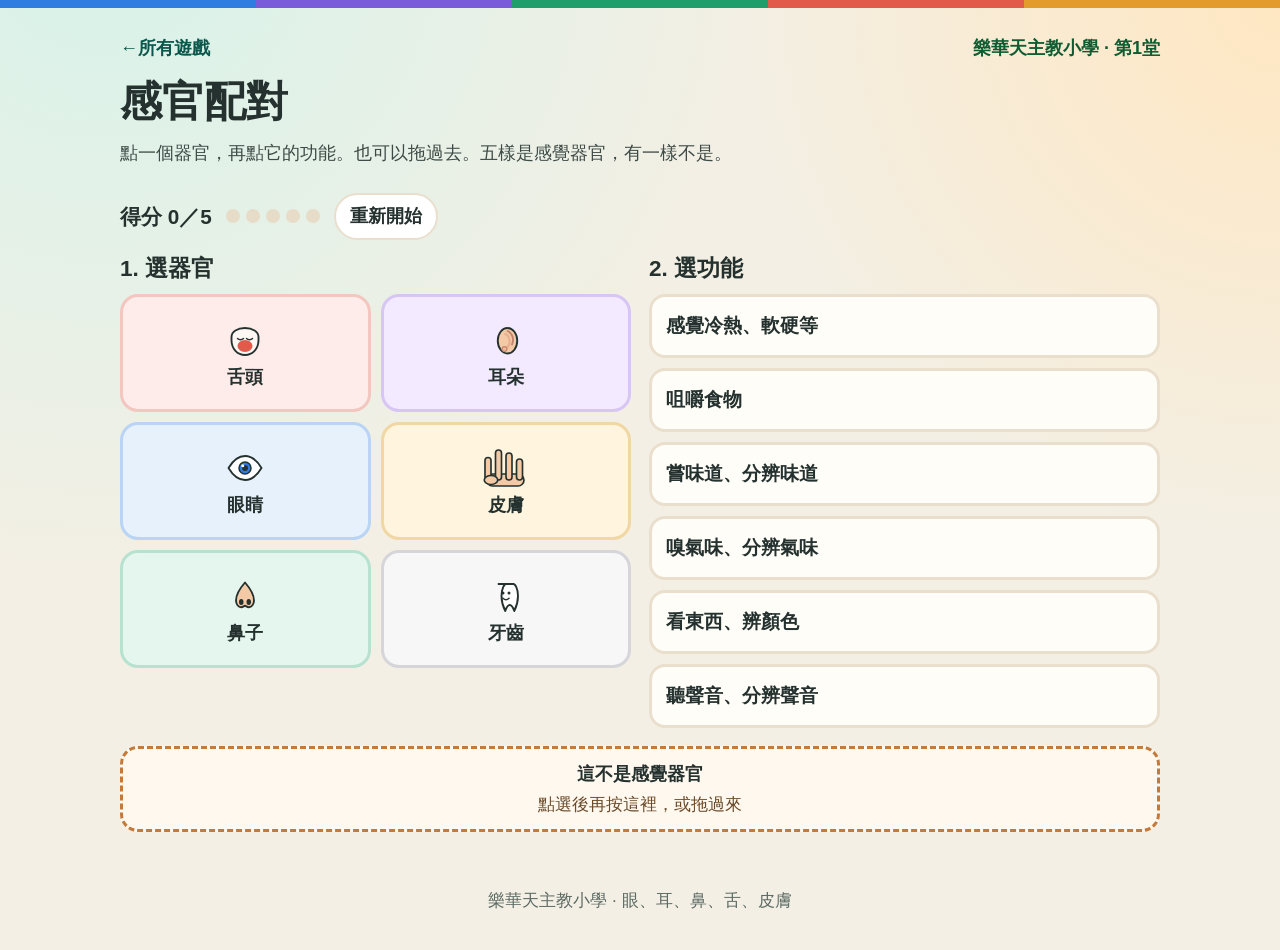
==== match.html @ fd724525 "Initial release: P1–P2 感官配對與情境選感官靜態小遊戲 Hub + match + scenario pages for GitHub Pages from repository" ====
<!DOCTYPE html>
<html lang="zh-Hant-HK">
<head>
  <meta charset="utf-8">
  <meta name="viewport" content="width=device-width, initial-scale=1">
  <title>感官配對｜樂華天主教小學</title>
  <link rel="icon" href="assets/favicon.svg" type="image/svg+xml">
  <link rel="stylesheet" href="css/styles.css">
</head>
<body>
  <a class="skip" href="#main">跳到遊戲</a>
  <div class="stripe" aria-hidden="true"></div>
  <header class="page-head">
    <div class="wrap head-row">
      <a class="back" href="index.html">所有遊戲</a>
      <p class="school">樂華天主教小學 · 第1堂</p>
    </div>
    <div class="wrap">
      <h1>感官配對</h1>
      <p class="lede">點一個器官，再點它的功能。也可以拖過去。五樣是感覺器官，有一樣不是。</p>
    </div>
  </header>
  <main id="main" class="wrap">
    <div class="hud">
      <p class="score" id="score">得分 0／5</p>
      <div id="dots" class="dots" aria-hidden="true"></div>
      <button type="button" id="restart" class="text-btn">重新開始</button>
      <button type="button" id="show-end" class="text-btn" hidden>查看成績</button>
    </div>
    <p id="feedback" class="feedback" role="status" aria-live="polite"></p>
    <div id="lesson" class="lesson" role="status" aria-live="polite"></div>
    <p id="coach" class="coach" role="status"></p>
    <ul id="paired" class="paired"></ul>
    <div id="board" class="board"></div>
    <noscript><p class="lesson">請開啟瀏覽器的 JavaScript，遊戲才可以玩。</p></noscript>
  </main>
  <footer class="footer">樂華天主教小學 · 眼、耳、鼻、舌、皮膚</footer>
  <dialog id="end-dialog" aria-labelledby="end-title">
    <p class="kicker">本輪完成</p>
    <h2 id="end-title">做得好！</h2>
    <p class="score-big">得分 <span id="end-score">0</span>／5</p>
    <ul id="end-list" class="end-list"></ul>
    <p id="end-trap" class="end-trap"></p>
    <div class="end-actions">
      <button type="button" id="replay" class="primary">再玩一次</button>
      <a class="secondary" href="index.html">返回首頁</a>
    </div>
  </dialog>
  <script src="js/data.js"></script>
  <script src="js/icons.js"></script>
  <script src="js/match.js"></script>
</body>
</html>
---- css/styles.css ----
:root {
  --paper: #f3efe4;
  --ink: #24312e;
  --muted: #5c6a64;
  --card: #fffdf8;
  --line: #eadfcd;
  --teal: #0f7a6a;
  --teal-deep: #0b574b;
  --good-bg: #e5f7ee;
  --good-ink: #0f5c32;
  --bad-bg: #fff1d6;
  --bad-ink: #6a3e09;
  --info-bg: #e7f1fb;
  --info-ink: #143e66;
  --shadow: 0 8px 0 var(--line);
  --font: "PingFang HK", "PingFang TC", "Noto Sans CJK HK", "Noto Sans CJK TC", "Microsoft JhengHei", "Heiti TC", sans-serif;
}

* { box-sizing: border-box; }

html { font-size: 18px; }

body {
  margin: 0;
  min-height: 100vh;
  color: var(--ink);
  font-family: var(--font);
  line-height: 1.5;
  background:
    radial-gradient(circle at 8% -8%, #d7f3ea 0, transparent 42%),
    radial-gradient(circle at 100% 0%, #ffe7c2 0, transparent 34%),
    var(--paper);
  padding-left: env(safe-area-inset-left);
  padding-right: env(safe-area-inset-right);
  padding-bottom: env(safe-area-inset-bottom);
}

img, svg {
  max-width: 100%;
  object-fit: contain;
  overflow: visible;
}

svg text { font-family: var(--font); }

button, input, summary { font: inherit; color: inherit; }

button {
  cursor: pointer;
  touch-action: manipulation;
}

a { color: var(--teal-deep); }

.stripe {
  height: 8px;
  background: linear-gradient(
    90deg,
    #2f7de1 0 20%,
    #7a5cdb 20% 40%,
    #1f9d6a 40% 60%,
    #e25b4a 60% 80%,
    #e39b2b 80% 100%
  );
}

.skip {
  position: absolute;
  left: 12px;
  top: -48px;
  background: #fff;
  padding: 8px 12px;
  border-radius: 10px;
  z-index: 5;
}

.skip:focus { top: 12px; min-height: 44px; }

.wrap {
  width: min(1040px, calc(100% - 32px));
  margin-inline: auto;
}

.hero, .page-head { padding: 18px 0 6px; }

.school {
  margin: 0;
  color: var(--good-ink);
  font-weight: 700;
}

h1 {
  margin: 0.15em 0 0.25em;
  font-size: clamp(1.7rem, 4vw, 2.35rem);
  line-height: 1.25;
}

h2 { font-size: 1.25rem; margin: 0 0 8px; }

.lede {
  margin: 0 0 8px;
  max-width: 40rem;
  color: #3d4a46;
}

.head-row {
  display: flex;
  justify-content: space-between;
  align-items: center;
  gap: 8px 16px;
  flex-wrap: wrap;
}

.back {
  min-height: 44px;
  display: inline-flex;
  align-items: center;
  padding: 4px 8px 4px 0;
  font-weight: 700;
  text-decoration: none;
}

.back::before { content: "← "; }

.cards {
  display: grid;
  gap: 16px;
  margin-top: 16px;
}

.game-card {
  display: flex;
  flex-direction: column;
  gap: 8px;
  text-decoration: none;
  color: inherit;
  background: var(--card);
  border: 2px solid var(--line);
  border-radius: 24px;
  padding: 18px;
  box-shadow: var(--shadow);
  overflow: visible;
}

.game-card:focus-visible,
button:focus-visible,
.back:focus-visible,
.secondary:focus-visible,
summary:focus-visible {
  outline: 3px solid var(--teal);
  outline-offset: 3px;
}

.game-card:active { transform: translateY(2px); box-shadow: 0 4px 0 var(--line); }

.tag {
  display: inline-flex;
  align-items: center;
  align-self: flex-start;
  min-height: 28px;
  padding: 2px 10px;
  border-radius: 999px;
  background: var(--good-bg);
  color: var(--good-ink);
  font-size: 0.85rem;
  font-weight: 700;
}

.card-art {
  display: flex;
  flex-wrap: wrap;
  gap: 8px;
  align-items: center;
  min-height: 52px;
  overflow: visible;
}

.go {
  margin-top: auto;
  display: inline-flex;
  align-items: center;
  justify-content: center;
  min-height: 48px;
  padding: 8px 16px;
  border-radius: 999px;
  background: var(--teal);
  color: #fff;
  font-weight: 700;
  align-self: flex-start;
}

.note, .teacher {
  margin-top: 22px;
  background: var(--card);
  border-radius: 20px;
  padding: 14px 16px 16px;
}

.note { border: 2px solid var(--line); }

.note ul { margin: 8px 0 0; padding-left: 1.2em; }

.teacher {
  border: 2px dashed #d9cbb3;
}

.teacher summary {
  min-height: 48px;
  display: flex;
  align-items: center;
  cursor: pointer;
  font-weight: 700;
}

.teacher p, .script p { margin: 0.4em 0; }

.footer {
  text-align: center;
  color: var(--muted);
  padding: 28px 16px 36px;
  font-size: 0.95rem;
}

.hud {
  display: flex;
  flex-wrap: wrap;
  align-items: center;
  gap: 8px 14px;
  margin: 12px 0;
}

.score {
  margin: 0;
  font-weight: 700;
  font-size: 1.15rem;
}

.dots { display: flex; gap: 6px; }

.dot {
  width: 14px;
  height: 14px;
  border-radius: 50%;
  background: #e6dcc8;
}

.dot.on { background: var(--teal); }

.text-btn, .primary, .secondary, .not-sense, .fn, .organ, .choice {
  border-style: solid;
}

.text-btn {
  min-height: 44px;
  min-width: 44px;
  padding: 8px 14px;
  border-radius: 999px;
  border: 2px solid var(--line);
  background: #fff;
  font-weight: 700;
}

.primary, .secondary {
  display: inline-flex;
  align-items: center;
  justify-content: center;
  min-height: 52px;
  padding: 12px 18px;
  border-radius: 999px;
  font-weight: 700;
  text-decoration: none;
  border: 3px solid var(--teal-deep);
}

.primary {
  background: var(--teal);
  color: #fff;
  box-shadow: 0 4px 0 var(--teal-deep);
}

.secondary {
  background: #fff;
  color: var(--good-ink);
  border-color: var(--teal);
}

.primary:active, .secondary:active, .text-btn:active, .choice:active, .fn:active, .organ:active {
  transform: translateY(2px);
}

.feedback, .lesson, .coach {
  border-radius: 14px;
  font-weight: 700;
  line-height: 1.45;
}

.feedback { margin: 8px 0; }
.feedback:empty { margin: 0; }

.feedback.is-good, .feedback.is-bad, .feedback.is-info,
.lesson:not(:empty), .coach:not(:empty) {
  padding: 12px 14px;
  margin: 8px 0 12px;
}

.feedback.is-good { background: var(--good-bg); color: var(--good-ink); }
.feedback.is-bad { background: var(--bad-bg); color: var(--bad-ink); }
.feedback.is-info { background: var(--info-bg); color: var(--info-ink); }

.lesson:empty, .coach:empty { display: none; }

.lesson {
  background: var(--info-bg);
  color: var(--info-ink);
  font-size: 1.28rem;
}

.coach {
  background: var(--bad-bg);
  color: var(--bad-ink);
}

.paired {
  display: flex;
  flex-wrap: wrap;
  gap: 8px;
  padding: 0;
  margin: 0 0 12px;
  list-style: none;
}

.paired:empty { display: none; }

.paired li {
  background: var(--good-bg);
  color: var(--good-ink);
  border-radius: 12px;
  padding: 8px 12px;
  font-weight: 700;
  max-width: 100%;
}

.board {
  display: grid;
  gap: 18px;
  margin-bottom: 28px;
}

.organs {
  display: grid;
  grid-template-columns: repeat(3, minmax(0, 1fr));
  gap: 10px;
}

.organ {
  position: relative;
  min-height: 96px;
  min-width: 0;
  display: flex;
  flex-direction: column;
  align-items: center;
  justify-content: center;
  gap: 4px;
  padding: 8px 4px 10px;
  border-radius: 18px;
  border: 3px solid var(--edge, transparent);
  background: var(--tint, #fff);
  overflow: visible;
}

.organ[data-organ="eye"] { --tint: #e7f1fc; --edge: #b9d4f5; }
.organ[data-organ="ear"] { --tint: #f3eaff; --edge: #d7c6f3; }
.organ[data-organ="nose"] { --tint: #e5f6ee; --edge: #b7e2cf; }
.organ[data-organ="tongue"] { --tint: #fdecea; --edge: #f3c6c0; }
.organ[data-organ="skin"] { --tint: #fff4dd; --edge: #f0d7a4; }
.organ[data-organ="tooth"] { --tint: #f7f7f8; --edge: #d5d5da; }

.organ.is-selected {
  --edge: var(--teal);
  box-shadow: 0 0 0 4px rgba(15, 122, 106, 0.18);
}

.organ.is-done, .fn.is-done {
  --tint: var(--good-bg);
  --edge: #1e8f55;
  background: var(--good-bg);
  border-color: #1e8f55;
}

.organ .label, .fn .label { font-weight: 700; }

.done-mark {
  color: var(--good-ink);
  font-weight: 700;
  font-size: 0.92rem;
}

.icon {
  width: 48px;
  height: 48px;
  display: block;
  flex: none;
  overflow: visible;
}

.icon svg, .organ .icon svg {
  width: 44px;
  height: 44px;
  display: block;
  overflow: visible;
}

.card-art .icon, .card-art .icon svg {
  width: 52px;
  height: 52px;
}

.fns { display: flex; flex-direction: column; gap: 10px; }

.fn {
  width: 100%;
  min-height: 56px;
  display: flex;
  align-items: center;
  justify-content: space-between;
  gap: 8px;
  text-align: left;
  padding: 12px 14px;
  border-radius: 16px;
  border: 3px solid var(--line);
  background: var(--card);
  overflow: visible;
}

.fn .label { flex: 1; min-width: 0; }
.fn .owner { font-weight: 700; color: var(--good-ink); }

.not-sense {
  width: 100%;
  min-height: 72px;
  border: 3px dashed #c47a3a;
  background: #fff8ef;
  border-radius: 18px;
  padding: 12px 16px;
  display: flex;
  flex-direction: column;
  align-items: center;
  justify-content: center;
  gap: 4px;
  text-align: center;
}

.not-sense span { font-size: 0.95rem; color: #6a4a28; font-weight: 400; }

body.is-dragging .fn,
body.is-dragging .not-sense {
  outline: 3px dashed var(--teal);
  outline-offset: 2px;
}

body.is-dragging .drop-hot {
  outline-style: solid;
  background: #e5f7f2;
}

.ghost {
  position: fixed;
  z-index: 40;
  margin: 0;
  pointer-events: none;
  transform: translate(-50%, -70%);
  opacity: 0.95;
}

.is-hint { box-shadow: 0 0 0 4px rgba(196, 122, 58, 0.45); }

.scene-card {
  background: var(--card);
  border: 2px solid var(--line);
  border-radius: 24px;
  padding: 14px 14px 16px;
  margin: 8px 0 14px;
  overflow: visible;
}

.scene { overflow: visible; line-height: 0; }

.scene svg {
  width: 100%;
  height: auto;
  display: block;
  aspect-ratio: 360 / 200;
  overflow: visible;
}

.q-text {
  font-size: 1.15rem;
  margin: 12px 0 0;
  line-height: 1.55;
}

.step-note { margin: 0 0 10px; color: var(--muted); }

.choices {
  display: grid;
  gap: 10px;
}

.choice {
  width: 100%;
  min-height: 64px;
  display: flex;
  align-items: center;
  gap: 10px;
  padding: 10px 12px;
  border-radius: 16px;
  border: 3px solid var(--line);
  background: var(--card);
  text-align: left;
  overflow: visible;
}

.choice[aria-pressed="true"] {
  border-color: var(--teal);
  background: #e5f7f2;
}

.choice .box {
  width: 32px;
  height: 32px;
  flex: none;
  display: grid;
  place-items: center;
  border: 3px solid #8d8374;
  border-radius: 8px;
  color: transparent;
  font-weight: 700;
  line-height: 1;
}

.choice[aria-pressed="true"] .box {
  color: #fff;
  background: var(--teal);
  border-color: var(--teal);
}

.choice .name { font-weight: 700; font-size: 1.08rem; }

.choice .icon, .choice .icon svg { width: 40px; height: 40px; }

.explain {
  display: flex;
  gap: 10px;
  align-items: flex-start;
  background: var(--good-bg);
  color: var(--good-ink);
  border-radius: 16px;
  padding: 12px;
  margin-top: 12px;
  overflow: visible;
}

.explain p { margin: 0.2em 0; }

.explain .icon, .explain .icon svg { width: 40px; height: 40px; }

.star-row {
  display: flex;
  flex-wrap: wrap;
  gap: 4px;
  overflow: visible;
}

.star-row .star, .star-row .star svg {
  width: 26px;
  height: 26px;
  display: block;
  flex: none;
  overflow: visible;
}

.bar {
  flex: 1 1 120px;
  height: 10px;
  background: #e6dcc8;
  border-radius: 999px;
  overflow: hidden;
  min-width: 80px;
}

.bar > span {
  display: block;
  height: 100%;
  width: 0;
  background: var(--teal);
}

.action-bar {
  display: flex;
  gap: 10px;
  padding: 12px 0 18px;
}

.action-bar .primary { flex: 1; }
.action-bar .secondary { min-width: 112px; }

dialog {
  border: none;
  border-radius: 24px;
  padding: 22px 20px 18px;
  width: min(460px, calc(100vw - 28px));
  max-height: min(680px, calc(100vh - 28px));
  overflow: auto;
  color: var(--ink);
  font-family: var(--font);
  box-shadow: 0 16px 50px rgba(20, 40, 36, 0.25);
}

dialog::backdrop { background: rgba(24, 40, 36, 0.48); }

dialog h2 { font-size: 1.55rem; }

.kicker { margin: 0; color: var(--good-ink); font-weight: 700; }

.score-big {
  font-size: 1.8rem;
  font-weight: 700;
  margin: 4px 0 8px;
}

.end-list { margin: 8px 0 12px; padding-left: 1.2em; }
.end-list li { margin: 4px 0; }

.end-trap {
  background: var(--info-bg);
  color: var(--info-ink);
  border-radius: 14px;
  padding: 12px;
  font-weight: 700;
  font-size: 1.15rem;
}

.end-star { display: flex; justify-content: center; margin: 6px 0; overflow: visible; }
.end-star svg { width: 72px; height: 72px; display: block; overflow: visible; }

.end-actions {
  display: flex;
  flex-wrap: wrap;
  gap: 10px;
  margin-top: 14px;
}

.end-actions .primary, .end-actions .secondary { flex: 1 1 150px; }

.shake { animation: shake 0.35s linear; }

@keyframes shake {
  20% { transform: translateX(-4px); }
  40% { transform: translateX(4px); }
  60% { transform: translateX(-3px); }
  80% { transform: translateX(3px); }
}

@keyframes pulse {
  50% { box-shadow: 0 0 0 6px rgba(196, 122, 58, 0.28); }
}

@media (prefers-reduced-motion: no-preference) {
  .is-hint { animation: pulse 1.2s ease-in-out infinite; }
}

@media (min-width: 800px) {
  .cards { grid-template-columns: 1fr 1fr; align-items: stretch; }
}

@media (min-width: 840px) {
  .board { grid-template-columns: 1fr 1fr; align-items: start; }
  .not-sense { grid-column: 1 / -1; }
  .organs { grid-template-columns: repeat(2, minmax(0, 1fr)); }
  .organ { min-height: 118px; }
  .organ .icon svg { width: 56px; height: 56px; }
  .fn { min-height: 64px; font-size: 1.08rem; }
}

@media (max-width: 420px) {
  html { font-size: 17px; }
}

@media (hover: hover) {
  .game-card:hover { transform: translateY(-2px); }
}

@media (prefers-reduced-motion: reduce) {
  *, *::before, *::after {
    animation: none !important;
    transition: none !important;
    scroll-behavior: auto !important;
  }
}
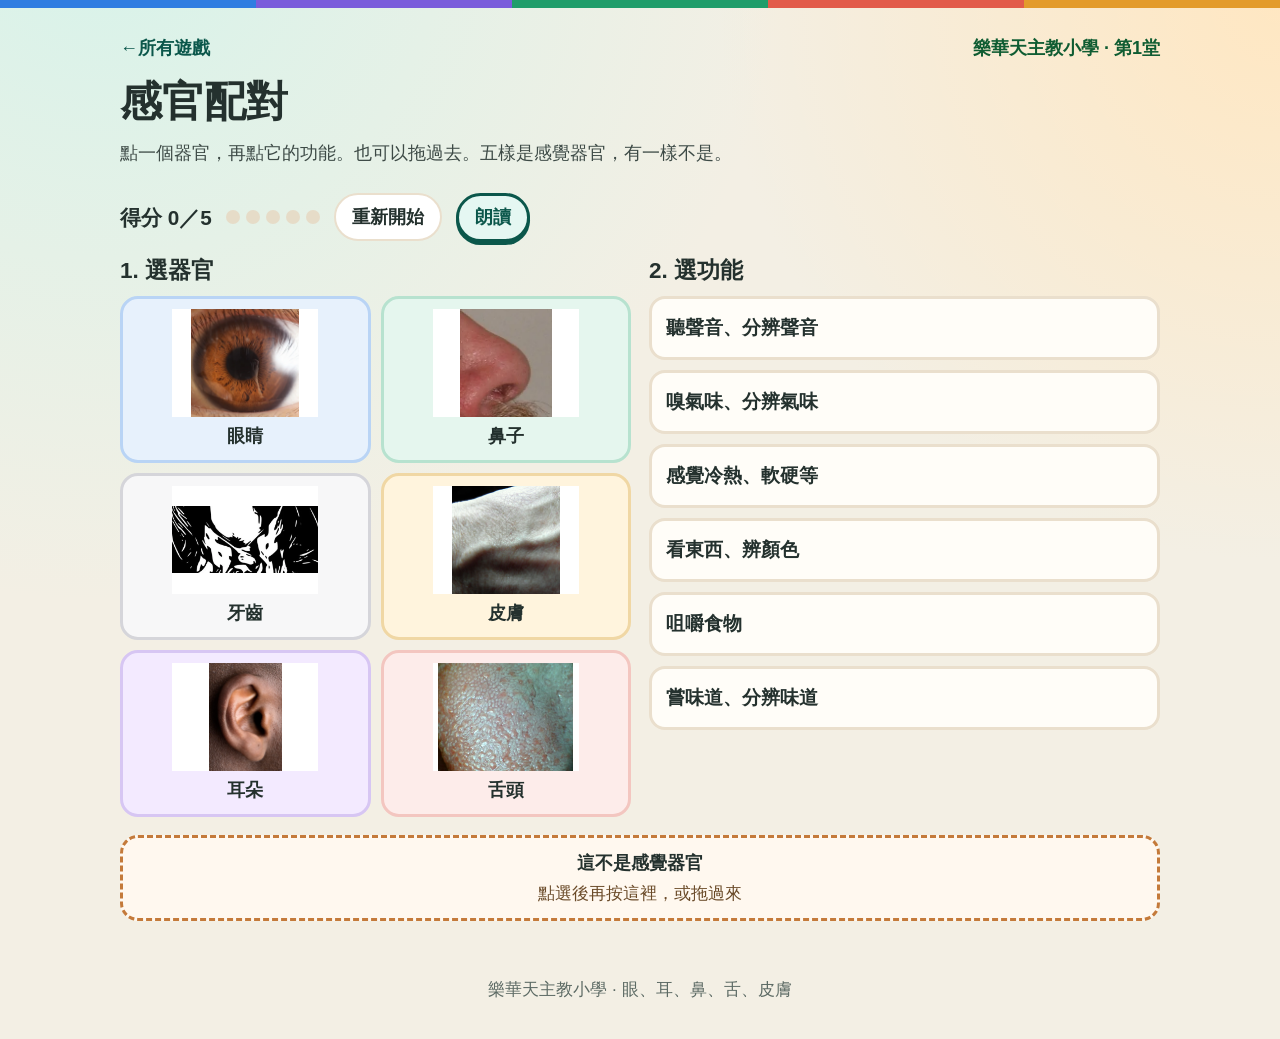
==== commit 9c243b4b: "Show organ photos, Cantonese read-aloud, and the hallway scene. Replace geometric organ icons with s" ====
--- a/match.html
+++ b/match.html
@@ -5,7 +5,7 @@
   <meta name="viewport" content="width=device-width, initial-scale=1">
   <title>感官配對｜樂華天主教小學</title>
   <link rel="icon" href="assets/favicon.svg" type="image/svg+xml">
-  <link rel="stylesheet" href="css/styles.css">
+  <link rel="stylesheet" href="css/styles.css?v=2">
 </head>
 <body>
   <a class="skip" href="#main">跳到遊戲</a>
@@ -26,6 +26,8 @@
       <div id="dots" class="dots" aria-hidden="true"></div>
       <button type="button" id="restart" class="text-btn">重新開始</button>
       <button type="button" id="show-end" class="text-btn" hidden>查看成績</button>
+      <button type="button" class="speak-btn js-speak" aria-pressed="false">朗讀</button>
+      <p id="speak-status" class="speak-status" role="status"></p>
     </div>
     <p id="feedback" class="feedback" role="status" aria-live="polite"></p>
     <div id="lesson" class="lesson" role="status" aria-live="polite"></div>
@@ -41,13 +43,16 @@
     <p class="score-big">得分 <span id="end-score">0</span>／5</p>
     <ul id="end-list" class="end-list"></ul>
     <p id="end-trap" class="end-trap"></p>
+    <p class="speak-status" role="status"></p>
     <div class="end-actions">
+      <button type="button" class="speak-btn js-speak" aria-pressed="false">朗讀</button>
       <button type="button" id="replay" class="primary">再玩一次</button>
       <a class="secondary" href="index.html">返回首頁</a>
     </div>
   </dialog>
-  <script src="js/data.js"></script>
-  <script src="js/icons.js"></script>
-  <script src="js/match.js"></script>
+  <script src="js/data.js?v=2"></script>
+  <script src="js/icons.js?v=2"></script>
+  <script src="js/speech.js?v=2"></script>
+  <script src="js/match.js?v=2"></script>
 </body>
 </html>
--- a/css/styles.css
+++ b/css/styles.css
@@ -145,8 +145,7 @@
 .game-card:focus-visible,
 button:focus-visible,
 .back:focus-visible,
-.secondary:focus-visible,
-summary:focus-visible {
+.secondary:focus-visible {
   outline: 3px solid var(--teal);
   outline-offset: 3px;
 }
@@ -189,30 +188,15 @@
   align-self: flex-start;
 }
 
-.note, .teacher {
+.note {
   margin-top: 22px;
   background: var(--card);
   border-radius: 20px;
   padding: 14px 16px 16px;
-}
-
-.note { border: 2px solid var(--line); }
+  border: 2px solid var(--line);
+}
 
 .note ul { margin: 8px 0 0; padding-left: 1.2em; }
-
-.teacher {
-  border: 2px dashed #d9cbb3;
-}
-
-.teacher summary {
-  min-height: 48px;
-  display: flex;
-  align-items: center;
-  cursor: pointer;
-  font-weight: 700;
-}
-
-.teacher p, .script p { margin: 0.4em 0; }
 
 .footer {
   text-align: center;
@@ -250,15 +234,39 @@
   border-style: solid;
 }
 
+.text-btn, .speak-btn {
+  min-height: 48px;
+  min-width: 48px;
+  padding: 8px 16px;
+  border-radius: 999px;
+  font-weight: 700;
+}
+
 .text-btn {
-  min-height: 44px;
-  min-width: 44px;
-  padding: 8px 14px;
-  border-radius: 999px;
   border: 2px solid var(--line);
   background: #fff;
-  font-weight: 700;
-}
+}
+
+.speak-btn {
+  border: 3px solid var(--teal-deep);
+  background: #e5f7f2;
+  color: var(--teal-deep);
+  box-shadow: 0 3px 0 var(--teal-deep);
+}
+
+.speak-btn.is-speaking {
+  background: var(--teal);
+  color: #fff;
+}
+
+.speak-status {
+  flex: 1 1 100%;
+  margin: 0;
+  color: var(--bad-ink);
+  font-weight: 700;
+}
+
+.speak-status:empty { display: none; }
 
 .primary, .secondary {
   display: inline-flex;
@@ -284,7 +292,7 @@
   border-color: var(--teal);
 }
 
-.primary:active, .secondary:active, .text-btn:active, .choice:active, .fn:active, .organ:active {
+.primary:active, .secondary:active, .text-btn:active, .speak-btn:active, .choice:active, .fn:active, .organ:active {
   transform: translateY(2px);
 }
 
@@ -410,9 +418,27 @@
   overflow: visible;
 }
 
-.card-art .icon, .card-art .icon svg {
-  width: 52px;
-  height: 52px;
+.icon img {
+  width: 100%;
+  height: 100%;
+  max-width: 100%;
+  max-height: 100%;
+  object-fit: contain;
+  object-position: center;
+  display: block;
+  background: #fff;
+}
+
+.organ .icon {
+  width: min(100%, 120px);
+  height: 88px;
+  padding: 2px;
+  overflow: visible;
+}
+
+.card-art .icon, .card-art .icon svg, .card-art .icon img {
+  width: 72px;
+  height: 64px;
 }
 
 .fns { display: flex; flex-direction: column; gap: 10px; }
@@ -492,6 +518,30 @@
   aspect-ratio: 360 / 200;
   overflow: visible;
 }
+
+.scene-photo {
+  width: 100%;
+  height: auto;
+  max-width: 100%;
+  aspect-ratio: auto;
+  object-fit: contain;
+  object-position: center;
+  display: block;
+  border-radius: 16px;
+  background: #fff8ee;
+}
+
+.scene-head {
+  display: flex;
+  align-items: center;
+  justify-content: space-between;
+  flex-wrap: wrap;
+  gap: 10px;
+  margin-bottom: 8px;
+}
+
+.scene-head h2 { margin: 0; }
+.scene-head .speak-btn { flex: none; }
 
 .q-text {
   font-size: 1.15rem;
@@ -546,7 +596,7 @@
 
 .choice .name { font-weight: 700; font-size: 1.08rem; }
 
-.choice .icon, .choice .icon svg { width: 40px; height: 40px; }
+.choice .icon, .choice .icon svg, .choice .icon img { width: 56px; height: 56px; }
 
 .explain {
   display: flex;
@@ -677,8 +727,8 @@
   .board { grid-template-columns: 1fr 1fr; align-items: start; }
   .not-sense { grid-column: 1 / -1; }
   .organs { grid-template-columns: repeat(2, minmax(0, 1fr)); }
-  .organ { min-height: 118px; }
-  .organ .icon svg { width: 56px; height: 56px; }
+  .organ { min-height: 148px; }
+  .organ .icon { width: min(100%, 150px); height: 112px; }
   .fn { min-height: 64px; font-size: 1.08rem; }
 }
 
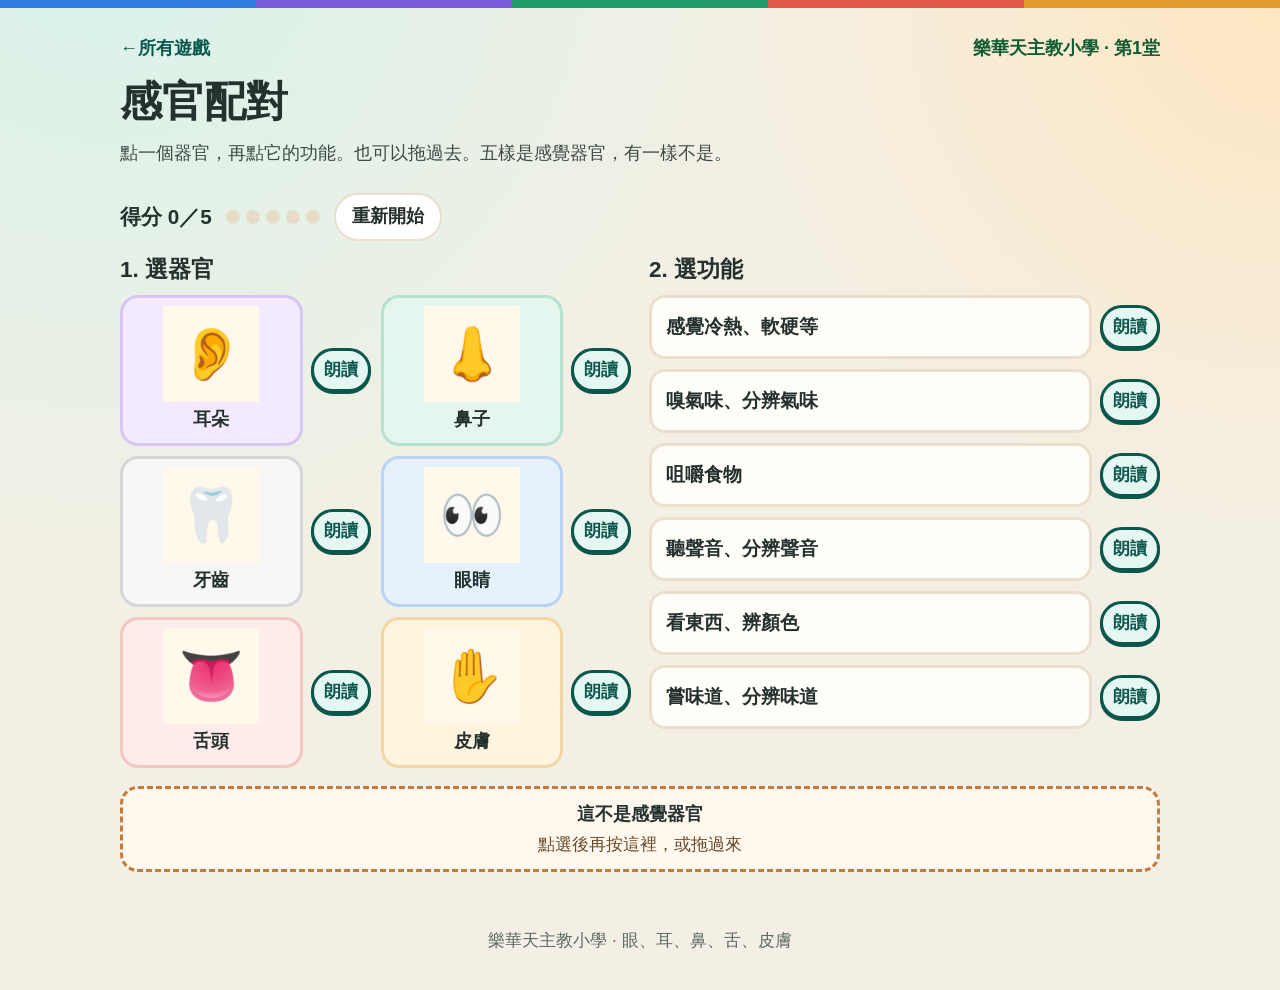
==== commit fc0a334e: "Replace organ photos with emoji icons and wire all ten scenes. Each match and scenario option has it" ====
--- a/match.html
+++ b/match.html
@@ -5,7 +5,7 @@
   <meta name="viewport" content="width=device-width, initial-scale=1">
   <title>感官配對｜樂華天主教小學</title>
   <link rel="icon" href="assets/favicon.svg" type="image/svg+xml">
-  <link rel="stylesheet" href="css/styles.css?v=2">
+  <link rel="stylesheet" href="css/styles.css?v=3">
 </head>
 <body>
   <a class="skip" href="#main">跳到遊戲</a>
@@ -26,7 +26,6 @@
       <div id="dots" class="dots" aria-hidden="true"></div>
       <button type="button" id="restart" class="text-btn">重新開始</button>
       <button type="button" id="show-end" class="text-btn" hidden>查看成績</button>
-      <button type="button" class="speak-btn js-speak" aria-pressed="false">朗讀</button>
       <p id="speak-status" class="speak-status" role="status"></p>
     </div>
     <p id="feedback" class="feedback" role="status" aria-live="polite"></p>
@@ -43,16 +42,14 @@
     <p class="score-big">得分 <span id="end-score">0</span>／5</p>
     <ul id="end-list" class="end-list"></ul>
     <p id="end-trap" class="end-trap"></p>
-    <p class="speak-status" role="status"></p>
     <div class="end-actions">
-      <button type="button" class="speak-btn js-speak" aria-pressed="false">朗讀</button>
       <button type="button" id="replay" class="primary">再玩一次</button>
       <a class="secondary" href="index.html">返回首頁</a>
     </div>
   </dialog>
-  <script src="js/data.js?v=2"></script>
-  <script src="js/icons.js?v=2"></script>
-  <script src="js/speech.js?v=2"></script>
-  <script src="js/match.js?v=2"></script>
+  <script src="js/data.js?v=3"></script>
+  <script src="js/icons.js?v=3"></script>
+  <script src="js/speech.js?v=3"></script>
+  <script src="js/match.js?v=3"></script>
 </body>
 </html>
--- a/css/styles.css
+++ b/css/styles.css
@@ -259,6 +259,17 @@
   color: #fff;
 }
 
+.speak-mini {
+  align-self: center;
+  flex: none;
+  min-height: 44px;
+  min-width: 52px;
+  padding: 6px 10px;
+  font-size: 0.92rem;
+  line-height: 1.2;
+  box-shadow: 0 2px 0 var(--teal-deep);
+}
+
 .speak-status {
   flex: 1 1 100%;
   margin: 0;
@@ -356,8 +367,23 @@
 
 .organs {
   display: grid;
-  grid-template-columns: repeat(3, minmax(0, 1fr));
+  grid-template-columns: repeat(2, minmax(0, 1fr));
   gap: 10px;
+}
+
+.option-row {
+  display: flex;
+  align-items: stretch;
+  gap: 8px;
+  min-width: 0;
+}
+
+.option-row > .organ,
+.option-row > .fn,
+.option-row > .choice {
+  flex: 1 1 auto;
+  width: auto;
+  min-width: 0;
 }
 
 .organ {
@@ -426,19 +452,21 @@
   object-fit: contain;
   object-position: center;
   display: block;
-  background: #fff;
+  background: transparent;
 }
 
 .organ .icon {
-  width: min(100%, 120px);
-  height: 88px;
-  padding: 2px;
-  overflow: visible;
-}
-
-.card-art .icon, .card-art .icon svg, .card-art .icon img {
+  width: 76px;
+  height: 76px;
+  padding: 0;
+  overflow: visible;
+}
+
+.card-art .icon,
+.card-art .icon svg,
+.card-art .icon img {
   width: 72px;
-  height: 64px;
+  height: 72px;
 }
 
 .fns { display: flex; flex-direction: column; gap: 10px; }
@@ -531,18 +559,6 @@
   background: #fff8ee;
 }
 
-.scene-head {
-  display: flex;
-  align-items: center;
-  justify-content: space-between;
-  flex-wrap: wrap;
-  gap: 10px;
-  margin-bottom: 8px;
-}
-
-.scene-head h2 { margin: 0; }
-.scene-head .speak-btn { flex: none; }
-
 .q-text {
   font-size: 1.15rem;
   margin: 12px 0 0;
@@ -596,7 +612,13 @@
 
 .choice .name { font-weight: 700; font-size: 1.08rem; }
 
-.choice .icon, .choice .icon svg, .choice .icon img { width: 56px; height: 56px; }
+.choice .icon,
+.choice .icon svg,
+.choice .icon img {
+  width: 56px;
+  height: 56px;
+  object-fit: contain;
+}
 
 .explain {
   display: flex;
@@ -728,7 +750,8 @@
   .not-sense { grid-column: 1 / -1; }
   .organs { grid-template-columns: repeat(2, minmax(0, 1fr)); }
   .organ { min-height: 148px; }
-  .organ .icon { width: min(100%, 150px); height: 112px; }
+  .organ .icon,
+  .organ .icon img { width: 96px; height: 96px; }
   .fn { min-height: 64px; font-size: 1.08rem; }
 }
 
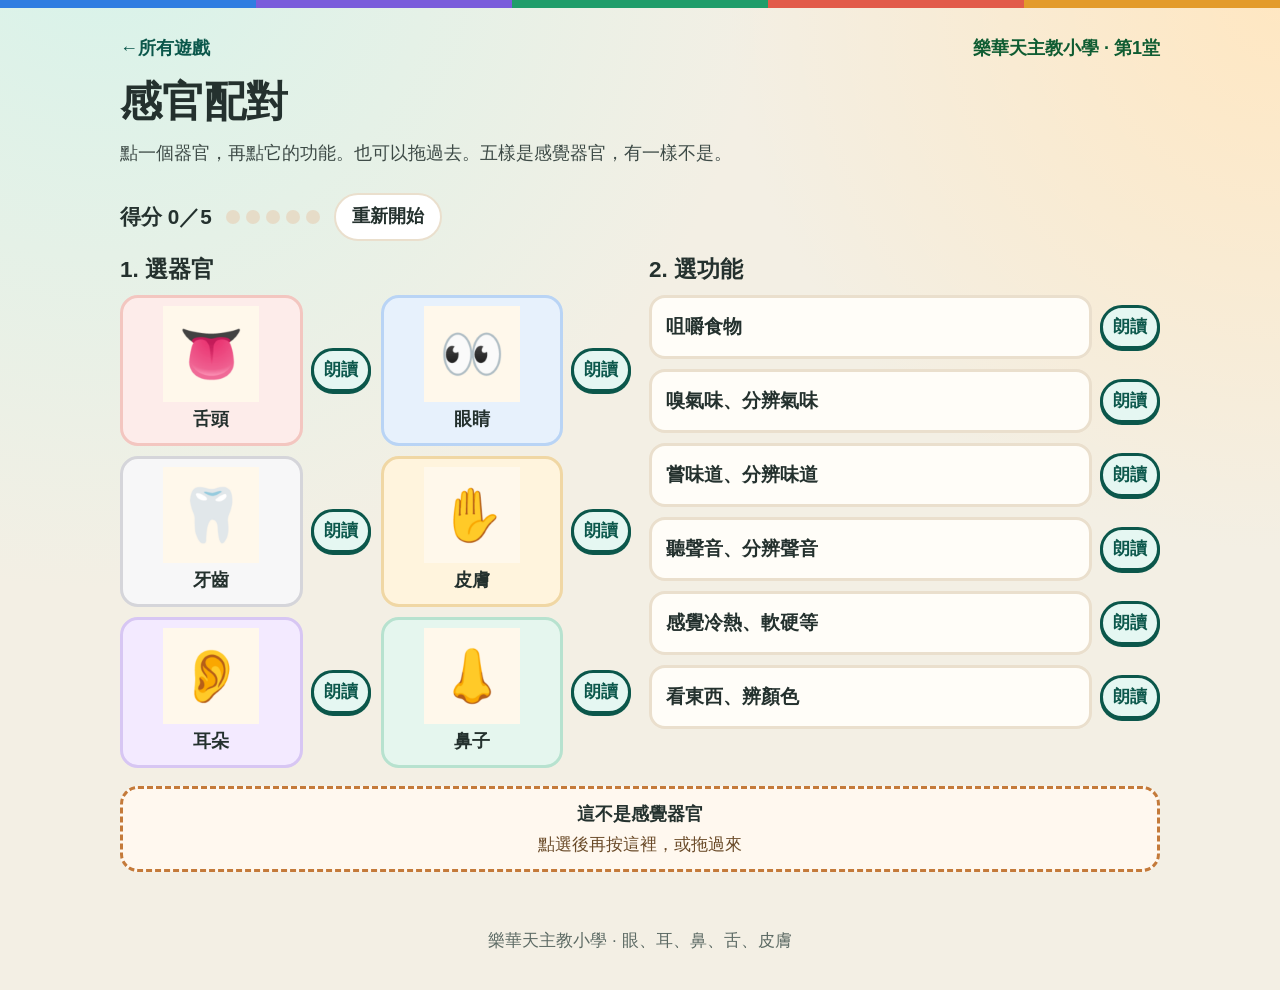
==== commit 3bd4074d: "Bump asset and script cache busters to v=4. HTML stylesheets and scripts, plus organ and scene image" ====
--- a/match.html
+++ b/match.html
@@ -5,7 +5,7 @@
   <meta name="viewport" content="width=device-width, initial-scale=1">
   <title>感官配對｜樂華天主教小學</title>
   <link rel="icon" href="assets/favicon.svg" type="image/svg+xml">
-  <link rel="stylesheet" href="css/styles.css?v=3">
+  <link rel="stylesheet" href="css/styles.css?v=4">
 </head>
 <body>
   <a class="skip" href="#main">跳到遊戲</a>
@@ -47,9 +47,9 @@
       <a class="secondary" href="index.html">返回首頁</a>
     </div>
   </dialog>
-  <script src="js/data.js?v=3"></script>
-  <script src="js/icons.js?v=3"></script>
-  <script src="js/speech.js?v=3"></script>
-  <script src="js/match.js?v=3"></script>
+  <script src="js/data.js?v=4"></script>
+  <script src="js/icons.js?v=4"></script>
+  <script src="js/speech.js?v=4"></script>
+  <script src="js/match.js?v=4"></script>
 </body>
 </html>
--- a/css/styles.css
+++ b/css/styles.css
@@ -400,7 +400,22 @@
   border: 3px solid var(--edge, transparent);
   background: var(--tint, #fff);
   overflow: visible;
-}
+  touch-action: none;
+  -webkit-user-select: none;
+  user-select: none;
+  -webkit-touch-callout: none;
+  -webkit-user-drag: none;
+}
+
+.organ .icon,
+.organ img {
+  pointer-events: none;
+  -webkit-user-drag: none;
+  -webkit-touch-callout: none;
+  user-select: none;
+}
+
+.organ.is-source { opacity: 0.5; }
 
 .organ[data-organ="eye"] { --tint: #e7f1fc; --edge: #b9d4f5; }
 .organ[data-organ="ear"] { --tint: #f3eaff; --edge: #d7c6f3; }
@@ -505,6 +520,13 @@
 }
 
 .not-sense span { font-size: 0.95rem; color: #6a4a28; font-weight: 400; }
+
+body.is-dragging {
+  -webkit-user-select: none;
+  user-select: none;
+}
+
+body.is-dragging .organ:active { transform: none; }
 
 body.is-dragging .fn,
 body.is-dragging .not-sense {
@@ -565,6 +587,45 @@
   line-height: 1.55;
 }
 
+.q-row {
+  display: flex;
+  align-items: flex-start;
+  justify-content: space-between;
+  flex-wrap: wrap;
+  gap: 12px;
+  margin-top: 12px;
+}
+
+.q-row .q-text {
+  margin: 0;
+  flex: 1 1 12rem;
+}
+
+.speak-prominent {
+  flex: none;
+  min-height: 56px;
+  padding: 12px 16px;
+  font-size: 1.08rem;
+}
+
+.choice-row {
+  display: flex;
+  align-items: stretch;
+  gap: 8px;
+}
+
+.choice-row .choice {
+  flex: 1;
+  min-width: 0;
+}
+
+.choice-row .speak-btn {
+  flex: none;
+  align-self: center;
+  min-width: 72px;
+  padding: 8px 12px;
+}
+
 .step-note { margin: 0 0 10px; color: var(--muted); }
 
 .choices {
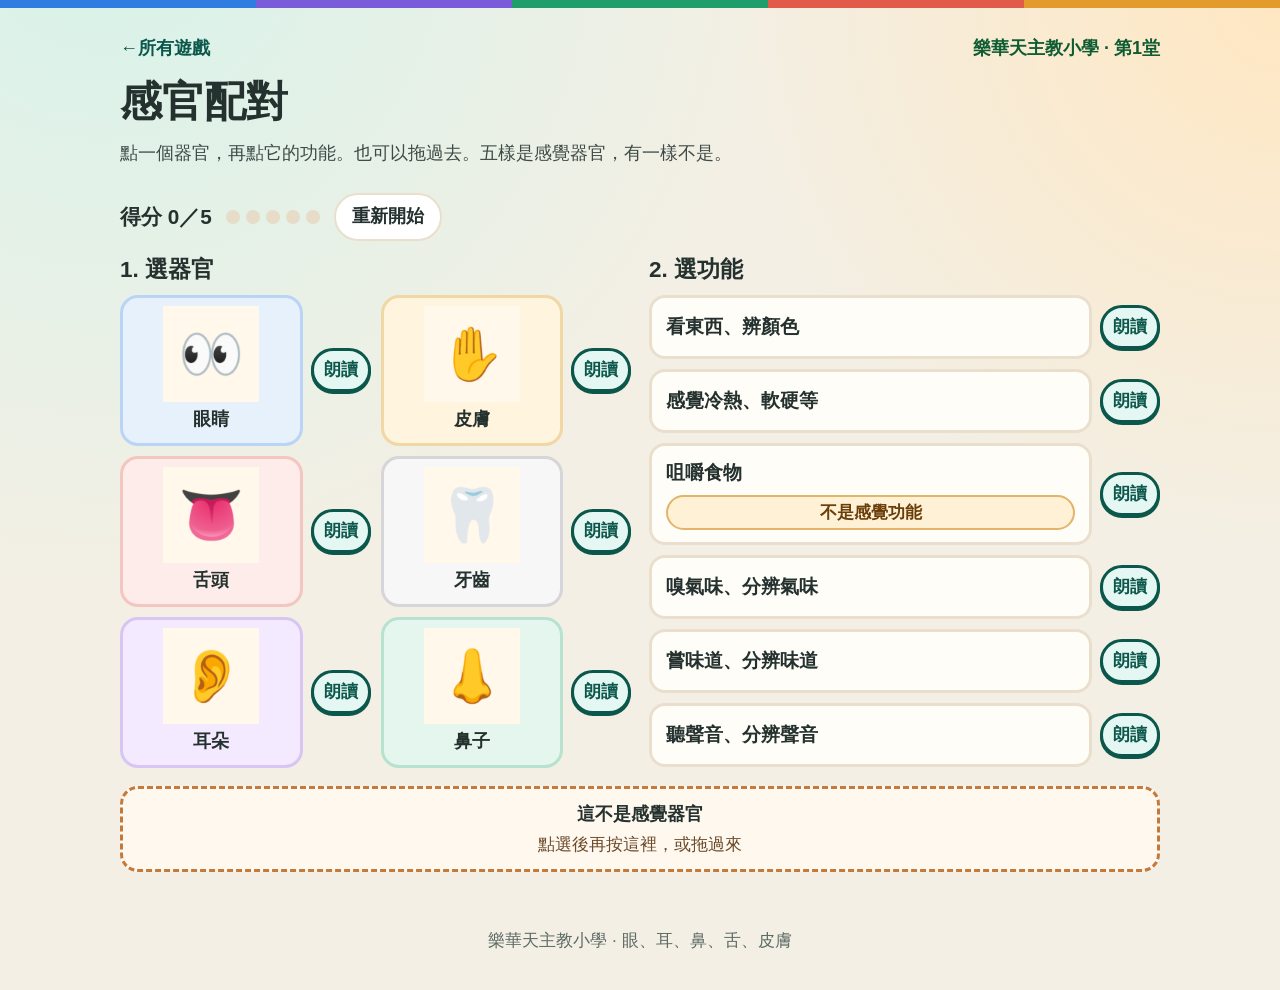
==== commit b7118c21: "Show a spoken tip when a match is wrong, and label 咀嚼食物 before pairing. Wrong organ, trap, and alrea" ====
--- a/match.html
+++ b/match.html
@@ -5,7 +5,7 @@
   <meta name="viewport" content="width=device-width, initial-scale=1">
   <title>感官配對｜樂華天主教小學</title>
   <link rel="icon" href="assets/favicon.svg" type="image/svg+xml">
-  <link rel="stylesheet" href="css/styles.css?v=4">
+  <link rel="stylesheet" href="css/styles.css?v=5">
 </head>
 <body>
   <a class="skip" href="#main">跳到遊戲</a>
@@ -47,9 +47,17 @@
       <a class="secondary" href="index.html">返回首頁</a>
     </div>
   </dialog>
-  <script src="js/data.js?v=4"></script>
-  <script src="js/icons.js?v=4"></script>
-  <script src="js/speech.js?v=4"></script>
-  <script src="js/match.js?v=4"></script>
+  <dialog id="tip-dialog" class="tip-dialog" aria-labelledby="tip-title" aria-describedby="tip-text">
+    <p class="kicker" id="tip-title">小提示</p>
+    <p id="tip-text" class="tip-text"></p>
+    <div class="tip-actions">
+      <button type="button" id="tip-speak" class="speak-btn js-option-speak" data-speak="" data-idle-label="朗讀" aria-label="朗讀提示">朗讀</button>
+      <button type="button" id="tip-close" class="primary">再試一次</button>
+    </div>
+  </dialog>
+  <script src="js/data.js?v=5"></script>
+  <script src="js/icons.js?v=5"></script>
+  <script src="js/speech.js?v=5"></script>
+  <script src="js/match.js?v=5"></script>
 </body>
 </html>
--- a/css/styles.css
+++ b/css/styles.css
@@ -499,10 +499,24 @@
   border: 3px solid var(--line);
   background: var(--card);
   overflow: visible;
-}
-
-.fn .label { flex: 1; min-width: 0; }
+  flex-wrap: wrap;
+}
+
+.fn .label { flex: 1 1 auto; min-width: 0; }
 .fn .owner { font-weight: 700; color: var(--good-ink); }
+
+.fn-hint {
+  flex: 1 0 100%;
+  font-weight: 700;
+  font-size: 0.95rem;
+  line-height: 1.35;
+  text-align: center;
+  color: var(--bad-ink);
+  background: var(--bad-bg);
+  border: 2px solid #e2b56a;
+  border-radius: 999px;
+  padding: 4px 10px;
+}
 
 .not-sense {
   width: 100%;
@@ -753,6 +767,41 @@
 
 dialog h2 { font-size: 1.55rem; }
 
+.tip-dialog {
+  width: min(380px, calc(100vw - 28px));
+  text-align: center;
+  padding: 18px 16px 16px;
+}
+
+.tip-text {
+  margin: 10px 0 16px;
+  font-size: 1.28rem;
+  font-weight: 700;
+  line-height: 1.45;
+  color: var(--bad-ink);
+  background: var(--bad-bg);
+  border-radius: 16px;
+  padding: 14px 12px;
+}
+
+.tip-dialog[data-kind="trap"] .tip-text {
+  color: var(--info-ink);
+  background: var(--info-bg);
+}
+
+.tip-actions {
+  display: flex;
+  flex-wrap: wrap;
+  gap: 10px;
+  justify-content: center;
+}
+
+.tip-actions .speak-btn,
+.tip-actions .primary {
+  flex: 1 1 132px;
+  min-height: 52px;
+}
+
 .kicker { margin: 0; color: var(--good-ink); font-weight: 700; }
 
 .score-big {
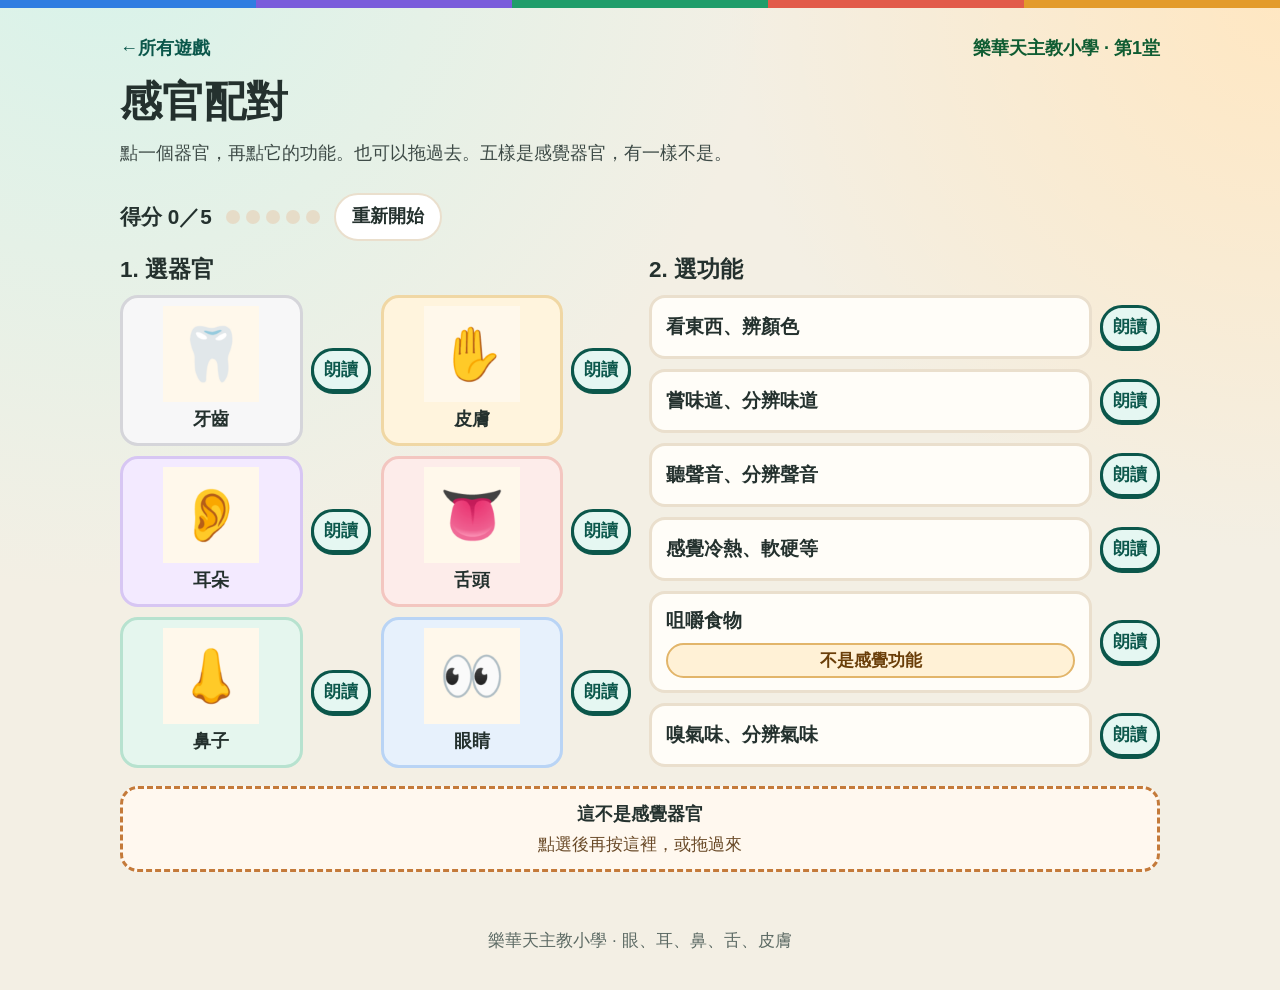
==== commit f15273ab: "Give each wrong sensory match a short teaching tip. Wrong organ and function pairs now name both cho" ====
--- a/match.html
+++ b/match.html
@@ -5,7 +5,7 @@
   <meta name="viewport" content="width=device-width, initial-scale=1">
   <title>感官配對｜樂華天主教小學</title>
   <link rel="icon" href="assets/favicon.svg" type="image/svg+xml">
-  <link rel="stylesheet" href="css/styles.css?v=5">
+  <link rel="stylesheet" href="css/styles.css?v=6">
 </head>
 <body>
   <a class="skip" href="#main">跳到遊戲</a>
@@ -55,9 +55,9 @@
       <button type="button" id="tip-close" class="primary">再試一次</button>
     </div>
   </dialog>
-  <script src="js/data.js?v=5"></script>
-  <script src="js/icons.js?v=5"></script>
-  <script src="js/speech.js?v=5"></script>
-  <script src="js/match.js?v=5"></script>
+  <script src="js/data.js?v=6"></script>
+  <script src="js/icons.js?v=6"></script>
+  <script src="js/speech.js?v=6"></script>
+  <script src="js/match.js?v=6"></script>
 </body>
 </html>
--- a/css/styles.css
+++ b/css/styles.css
@@ -768,16 +768,17 @@
 dialog h2 { font-size: 1.55rem; }
 
 .tip-dialog {
-  width: min(380px, calc(100vw - 28px));
+  width: min(440px, calc(100vw - 28px));
   text-align: center;
   padding: 18px 16px 16px;
 }
 
 .tip-text {
   margin: 10px 0 16px;
-  font-size: 1.28rem;
-  font-weight: 700;
-  line-height: 1.45;
+  font-size: 1.18rem;
+  font-weight: 700;
+  line-height: 1.5;
+  text-align: left;
   color: var(--bad-ink);
   background: var(--bad-bg);
   border-radius: 16px;
